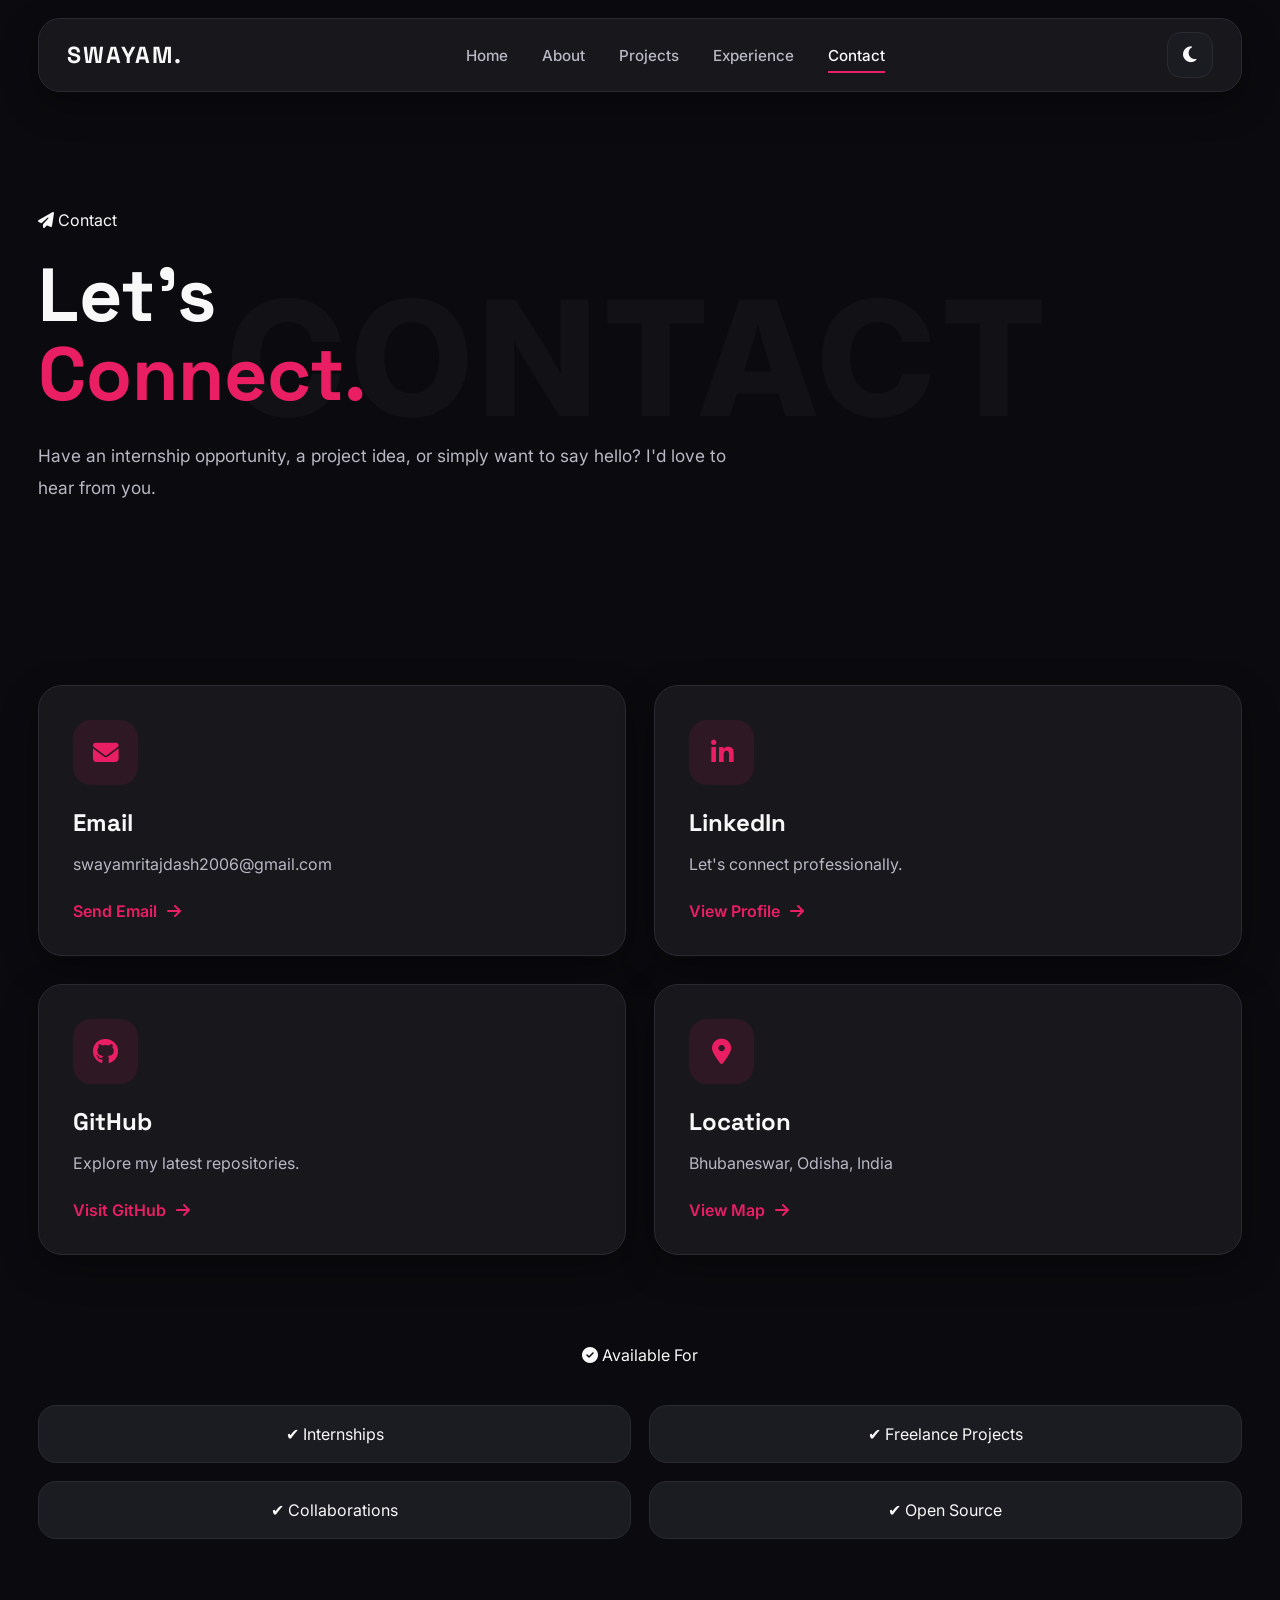
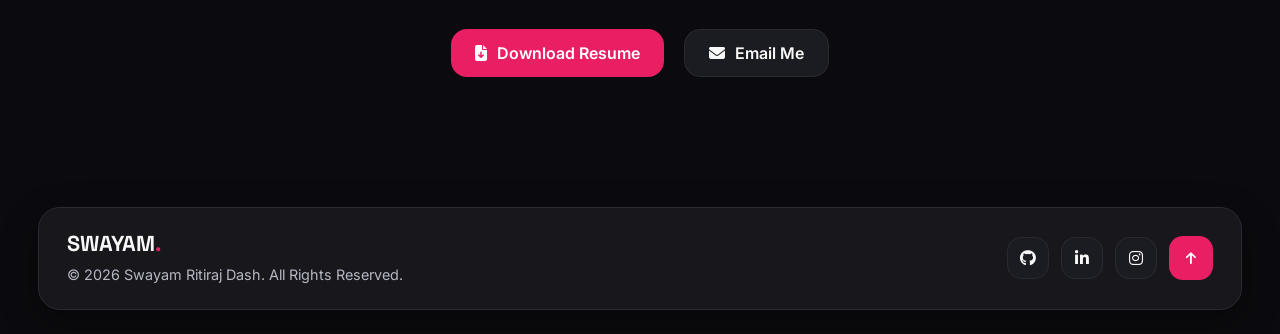
==== pages/contact.html @ 98c7c59b "Initial portfolio release" ====
<!DOCTYPE html>
<html lang="en">

<head>

<meta charset="UTF-8">

<meta name="viewport" content="width=device-width, initial-scale=1.0">

<title>Contact | Swayam</title>

<!-- Google Fonts -->

<link rel="preconnect" href="https://fonts.googleapis.com">

<link rel="preconnect" href="https://fonts.gstatic.com" crossorigin>

<link href="https://fonts.googleapis.com/css2?family=Inter:wght@300;400;500;600;700;800&family=Space+Grotesk:wght@400;500;600;700&display=swap" rel="stylesheet">

<!-- Font Awesome -->

<link rel="stylesheet"
href="https://cdnjs.cloudflare.com/ajax/libs/font-awesome/6.7.2/css/all.min.css">

<!-- CSS -->

<link rel="stylesheet" href="../css/variables.css">
<link rel="stylesheet" href="../css/global.css">
<link rel="stylesheet" href="../css/layout.css">
<link rel="stylesheet" href="../css/navbar.css">
<link rel="stylesheet" href="../css/cards.css">
<link rel="stylesheet" href="../css/footer.css">
<link rel="stylesheet" href="../css/responsive.css">
<link rel="stylesheet" href="../css/animations.css">
<link rel="stylesheet" href="../css/contact.css">

</head>

<body>

<header class="navbar">

<div class="container navbar-container">

<a href="../index.html" class="logo">

SWAYAM.

</a>

<nav>

<ul class="nav-links">

<li><a href="../index.html">Home</a></li>

<li><a href="about.html">About</a></li>

<li><a href="projects.html">Projects</a></li>

<li><a href="experience.html">Experience</a></li>

<li><a class="active" href="contact.html">Contact</a></li>

</ul>

</nav>

<button class="theme-btn">

<i class="fa-solid fa-moon"></i>

</button>

</div>

</header>

<main class="container">

<!-- ==========================================
                HERO
========================================== -->

<section class="contact-hero">

<div class="contact-bg">

CONTACT

</div>

<span class="section-tag">

<i class="fa-solid fa-paper-plane"></i>

Contact

</span>

<h1>

Let's

<br>

<span>Connect.</span>

</h1>

<p>

Have an internship opportunity,

a project idea,

or simply want to say hello?

I'd love to hear from you.

</p>

</section>

<!-- ==========================================
                CONTACT CARDS
========================================== -->

<section class="contact-grid">

    <!-- EMAIL -->

    <a href="mailto:swayamritirajdash2006@gmail.com" class="contact-card">

        <div class="card-icon">

            <i class="fa-solid fa-envelope"></i>

        </div>

        <h3>Email</h3>

        <p>

            swayamritajdash2006@gmail.com

        </p>

        <span>

            Send Email

            <i class="fa-solid fa-arrow-right"></i>

        </span>

    </a>

    <!-- LINKEDIN -->

    <a href="https://www.linkedin.com/in/swayam-ritiraj-dash/"
       target="_blank"
       class="contact-card">

        <div class="card-icon">

            <i class="fa-brands fa-linkedin-in"></i>

        </div>

        <h3>LinkedIn</h3>

        <p>

            Let's connect professionally.

        </p>

        <span>

            View Profile

            <i class="fa-solid fa-arrow-right"></i>

        </span>

    </a>

    <!-- GITHUB -->

    <a href="https://github.com/SwayamRitirajDash"
       target="_blank"
       class="contact-card">

        <div class="card-icon">

            <i class="fa-brands fa-github"></i>

        </div>

        <h3>GitHub</h3>

        <p>

            Explore my latest repositories.

        </p>

        <span>

            Visit GitHub

            <i class="fa-solid fa-arrow-right"></i>

        </span>

    </a>

    <!-- LOCATION -->

    <a href="https://maps.google.com/?q=Bhubaneswar"
       target="_blank"
       class="contact-card">

        <div class="card-icon">

            <i class="fa-solid fa-location-dot"></i>

        </div>

        <h3>Location</h3>

        <p>

            Bhubaneswar, Odisha, India

        </p>

        <span>

            View Map

            <i class="fa-solid fa-arrow-right"></i>

        </span>

    </a>

</section>

<!-- ==========================================
                AVAILABLE
========================================== -->

<section class="available-section">

    <span class="section-tag">

        <i class="fa-solid fa-circle-check"></i>

        Available For

    </span>

    <div class="available-grid">

        <div>✔ Internships</div>

        <div>✔ Freelance Projects</div>

        <div>✔ Collaborations</div>

        <div>✔ Open Source</div>

    </div>

</section>

<!-- ==========================================
            ACTION BUTTONS
========================================== -->

<section class="contact-buttons">

    <a href="../assets/resume/RESUME-SRD.pdf"
       target="_blank"
       class="btn btn-primary">

        <i class="fa-solid fa-file-arrow-down"></i>

        Download Resume

    </a>

    <a href="mailto:swayamritirajdash2006@gmail.com"
       class="btn btn-secondary">

        <i class="fa-solid fa-envelope"></i>

        Email Me

    </a>

</section>


</main>

<!-- ==========================================
                    FOOTER
========================================== -->

<footer class="footer">

    <div class="container">

        <div class="footer-left">

            <h3 class="footer-logo">

                SWAYAM<span>.</span>

            </h3>

            <p class="footer-copy">

                © <span class="current-year"></span> Swayam Ritiraj Dash.
                All Rights Reserved.

            </p>

        </div>

        <div class="footer-right">

            <a href="https://github.com/SwayamRitirajDash"
               target="_blank"
               class="footer-social">

                <i class="fa-brands fa-github"></i>

            </a>

            <a href="https://www.linkedin.com/in/swayam-ritiraj-dash/"
               target="_blank"
               class="footer-social">

                <i class="fa-brands fa-linkedin-in"></i>

            </a>

            <a href="https://www.instagram.com/swayam_ritiraj006/"
               target="_blank"
               class="footer-social">

                <i class="fa-brands fa-instagram"></i>

            </a>

            <button class="back-top">

                <i class="fa-solid fa-arrow-up"></i>

            </button>

        </div>

    </div>

</footer>

<!-- ==========================================
                    JS
========================================== -->

<script src="../js/main.js"></script>
<script src="../js/theme.js"></script>
<script src="../js/animation.js"></script>


</body>

</html>
---- css/variables.css ----
/* ==========================================
            ROOT VARIABLES
========================================== */

:root{

    /* ======================================
                COLORS
    ====================================== */

    --bg:#0B0B0F;

    --surface:#141419;

    --surface-2:#1B1B22;

    --card-bg:#17171C;

    --border:#2A2A33;

    --text:#F8F8F8;

    --text-light:#B8B8C5;

    --primary:#E91E63;

    --primary-hover:#FF3366;

    --success:#22C55E;

    --warning:#F59E0B;



    /* ======================================
                TYPOGRAPHY
    ====================================== */

    --heading-font:"Space Grotesk",sans-serif;

    --body-font:"Inter",sans-serif;



    --fs-xs:.75rem;

    --fs-sm:.875rem;

    --fs-md:1rem;

    --fs-lg:1.15rem;

    --fs-xl:1.5rem;

    --fs-2xl:2.25rem;

    --fs-3xl:3.8rem;



    /* ======================================
                FONT WEIGHT
    ====================================== */

    --fw-400:400;

    --fw-500:500;

    --fw-600:600;

    --fw-700:700;

    --fw-800:800;



    /* ======================================
                SPACING
    ====================================== */

    --space-1:8px;

    --space-2:12px;

    --space-3:16px;

    --space-4:20px;

    --space-5:24px;

    --space-6:32px;

    --space-7:40px;



    /* ======================================
                RADIUS
    ====================================== */

    --radius-sm:12px;

    --radius-md:18px;

    --radius-lg:24px;

    --radius-xl:30px;

    --radius-full:999px;



    /* ======================================
                SHADOWS
    ====================================== */

    --shadow:

    0 12px 35px rgba(0,0,0,.35);

    --glow:

    0 0 35px rgba(233,30,99,.18);



    /* ======================================
                TRANSITION
    ====================================== */

    --transition:.35s ease;

}



/* ==========================================
            LIGHT THEME
========================================== */

body.light-theme{

    --bg:#F5F5F7;

    --surface:#FFFFFF;

    --surface-2:#F8F8FA;

    --card-bg:#FFFFFF;

    --border:#E5E7EB;

    --text:#18181B;

    --text-light:#6B7280;

    --primary:#E91E63;

    --primary-hover:#FF3366;

    --shadow:

    0 10px 28px rgba(0,0,0,.08);

    --glow:

    0 0 30px rgba(233,30,99,.12);

}
---- css/global.css ----
/* ==========================================
                GOOGLE FONT
========================================== */

@import url('https://fonts.googleapis.com/css2?family=Inter:wght@300;400;500;600;700;800&family=Space+Grotesk:wght@400;500;600;700&display=swap');

/* ==========================================
                RESET
========================================== */

*{

    margin:0;

    padding:0;

    box-sizing:border-box;

}

/* ==========================================
                HTML
========================================== */

html{

    scroll-behavior:smooth;

}

/* ==========================================
                BODY
========================================== */

body{

    background:var(--bg);

    color:var(--text);

    font-family:var(--body-font);

    overflow-x:hidden;

    transition:

        background var(--transition),

        color var(--transition);

}

/* ==========================================
                CONTAINER
========================================== */

.container{

    width:min(1380px,94%);

    margin:auto;

}

/* ==========================================
                HEADINGS
========================================== */

h1,
h2,
h3,
h4,
h5,
h6{

    font-family:var(--heading-font);

    color:var(--text);

    font-weight:700;

}

/* ==========================================
                PARAGRAPH
========================================== */

p{

    color:var(--text-light);

    line-height:1.7;

}

/* ==========================================
                LINKS
========================================== */

a{

    text-decoration:none;

    color:inherit;

}

/* ==========================================
                LIST
========================================== */

ul{

    list-style:none;

}

/* ==========================================
                IMAGE
========================================== */

img{

    display:block;

    width:100%;

}

/* ==========================================
                BUTTON
========================================== */

button{

    font-family:inherit;

    cursor:pointer;

    border:none;

    outline:none;

    background:none;

}

/* ==========================================
                INPUT
========================================== */

input,
textarea{

    font-family:inherit;

    outline:none;

    border:none;

}

/* ==========================================
                COMMON BUTTON
========================================== */

.btn{

    display:inline-flex;

    align-items:center;

    justify-content:center;

    gap:10px;

    padding:13px 24px;

    border-radius:16px;

    font-weight:600;

    transition:var(--transition);

}

.btn-primary{

    background:var(--primary);

    color:white;

}

.btn-primary:hover{

    background:var(--primary-hover);

    transform:translateY(-2px);

}

.btn-secondary{

    background:var(--surface-2);

    color:var(--text);

    border:1px solid var(--border);

}

.btn-secondary:hover{

    border-color:var(--primary);

    transform:translateY(-2px);

}

/* ==========================================
                CARD TITLE
========================================== */

.card-title{

    font-size:1.6rem;

    margin-bottom:12px;

}

/* ==========================================
                CARD LABEL
========================================== */

.card-label{

    display:inline-flex;

    align-items:center;

    gap:8px;

    font-size:11px;

    font-weight:700;

    letter-spacing:2px;

    text-transform:uppercase;

    color:var(--primary);

    margin-bottom:16px;

}

/* ==========================================
                SELECTION
========================================== */

::selection{

    background:var(--primary);

    color:white;

}

/* ==========================================
                SCROLLBAR
========================================== */

::-webkit-scrollbar{

    width:8px;

}

::-webkit-scrollbar-track{

    background:var(--bg);

}

::-webkit-scrollbar-thumb{

    background:var(--primary);

    border-radius:999px;

}
---- css/layout.css ----
/* ==========================================
                MAIN
========================================== */

main{

    padding:18px 0 30px;

}

/* ==========================================
                DASHBOARD
========================================== */

.dashboard{

    display:grid;

    grid-template-columns:2.15fr .95fr .95fr;

    grid-template-areas:

    "hero connect resources"

    "hero featured appearance"

    "skills experience project"

    "learning github certificates"

    "contact contact newsletter";

    gap:18px;

}

/* ==========================================
                HERO
========================================== */

.hero{

    grid-area:hero;

    min-height:460px;

}

/* ==========================================
            TOP RIGHT
========================================== */

.connect{

    grid-area:connect;

    min-height:190px;

}

.resources{

    grid-area:resources;

    min-height:190px;

}

.featured{

    grid-area:featured;

    min-height:190px;

}

.appearance{

    grid-area:appearance;

    min-height:190px;

}

/* ==========================================
            MIDDLE ROW
========================================== */

.skills{

    grid-area:skills;

    min-height:250px;

}

.experience{

    grid-area:experience;

    min-height:250px;

}

.project{

    grid-area:project;

    min-height:250px;

}

/* ==========================================
            THIRD ROW
========================================== */

.learning{

    grid-area:learning;

    min-height:185px;

}

.github{

    grid-area:github;

    min-height:185px;

}

.certificates{

    grid-area:certificates;

    min-height:185px;

}

/* ==========================================
            LAST ROW
========================================== */

.contact{

    grid-area:contact;

    min-height:170px;

}

.newsletter{

    grid-area:newsletter;

    min-height:170px;

}

/* ==========================================
            COMMON CARD
========================================== */

.card{

    position:relative;

    overflow:hidden;

    display:flex;

    flex-direction:column;

    justify-content:flex-start;

    background:var(--card-bg);

    border:1px solid var(--border);

    border-radius:22px;

    padding:22px;

    box-shadow:var(--shadow);

    transition:all var(--transition);

}

/* ==========================================
            CARD HOVER
========================================== */

.card:hover{

    transform:translateY(-5px);

    border-color:rgba(233,30,99,.35);

    box-shadow:

    var(--shadow),

    var(--glow);

}

/* ==========================================
        CARD DECORATION
========================================== */

.card::before{

    content:"";

    position:absolute;

    inset:0;

    background:

    radial-gradient(

    circle at top right,

    rgba(233,30,99,.05),

    transparent 45%

    );

    pointer-events:none;

}

/* ==========================================
            CONTENT
========================================== */

.card>*{

    position:relative;

    z-index:2;

}
---- css/navbar.css ----
/* ==========================================
                NAVBAR
========================================== */

.navbar{

    position:sticky;

    top:18px;

    z-index:1000;

    margin-top:18px;

}

/* ==========================================
            NAVBAR CONTAINER
========================================== */

.navbar-container{

    height:74px;

    display:flex;

    align-items:center;

    justify-content:space-between;

    padding:0 28px;

    background:var(--card-bg);

    border:1px solid var(--border);

    border-radius:22px;

    box-shadow:var(--shadow);

    transition:all var(--transition);

}

/* ==========================================
                LOGO
========================================== */

.logo{

    font-family:var(--heading-font);

    font-size:1.45rem;

    font-weight:800;

    letter-spacing:2px;

    color:var(--text);

    transition:var(--transition);

}

.logo:hover{

    color:var(--primary);

}

/* ==========================================
            NAVIGATION
========================================== */

.nav-links{

    display:flex;

    align-items:center;

    gap:34px;

}

.nav-links li{

    list-style:none;

}

.nav-links a{

    position:relative;

    color:var(--text-light);

    font-size:.95rem;

    font-weight:500;

    transition:var(--transition);

}

.nav-links a:hover{

    color:var(--text);

}

/* ==========================================
            UNDERLINE
========================================== */

.nav-links a::after{

    content:"";

    position:absolute;

    left:0;

    bottom:-8px;

    width:0;

    height:2px;

    background:var(--primary);

    transition:.3s;

}

.nav-links a:hover::after,

.nav-links a.active::after{

    width:100%;

}

/* ==========================================
            RIGHT SIDE
========================================== */

.nav-right{

    display:flex;

    align-items:center;

    gap:12px;

}

/* ==========================================
            THEME BUTTON
========================================== */

.theme-btn{

    width:46px;

    height:46px;

    display:flex;

    justify-content:center;

    align-items:center;

    background:var(--surface-2);

    color:var(--text);

    border:1px solid var(--border);

    border-radius:14px;

    transition:all var(--transition);

}

.theme-btn:hover{

    background:var(--primary);

    color:#fff;

    border-color:var(--primary);

    transform:translateY(-2px);

}

.theme-btn i{

    font-size:18px;

}

/* ==========================================
            MENU BUTTON
========================================== */

.menu-btn{

    display:none;

    width:46px;

    height:46px;

    justify-content:center;

    align-items:center;

    background:var(--surface-2);

    color:var(--text);

    border:1px solid var(--border);

    border-radius:14px;

    transition:all var(--transition);

}

.menu-btn:hover{

    background:var(--primary);

    color:#fff;

}

/* ==========================================
            ACTIVE LINK
========================================== */

.nav-links a.active{

    color:var(--text);

}
---- css/cards.css ----
/* ==========================================
                COMMON CARD
========================================== */

.card{

    position:relative;

    overflow:hidden;

    display:flex;

    flex-direction:column;

    background:var(--card-bg);

    border:1px solid var(--border);

    border-radius:22px;

    padding:22px;

    transition:all var(--transition);

}

/* ==========================================
                HOVER
========================================== */

.card:hover{

    transform:translateY(-5px);

    border-color:rgba(233,30,99,.35);

}

/* ==========================================
                LABEL
========================================== */

.card-label{

    display:flex;

    align-items:center;

    gap:8px;

    font-size:11px;

    font-weight:700;

    letter-spacing:2px;

    text-transform:uppercase;

    color:var(--primary);

    margin-bottom:14px;

}

/* ==========================================
                TITLES
========================================== */

.card:not(.hero):not(.connect) h3{

    font-size:1.45rem;

    color:var(--text);

    margin-bottom:12px;

}

/* ==========================================
                PARAGRAPH
========================================== */

.card:not(.hero):not(.connect) p{

    font-size:.92rem;

    line-height:1.65;

    color:var(--text-light);

}

/* ==========================================
            SOCIAL GRID
========================================== */

.social-grid{

    display:grid;

    grid-template-columns:repeat(2,1fr);

    gap:12px;

    margin-top:16px;

}

.social-item{

    display:flex;

    flex-direction:column;

    justify-content:center;

    align-items:center;

    gap:8px;

    height:82px;

    background:var(--surface-2);

    border:1px solid var(--border);

    border-radius:16px;

    transition:all var(--transition);

}

.social-item:hover{

    border-color:var(--primary);

}

.social-item i{

    font-size:22px;

    color:var(--primary);

}

.social-item span{

    font-size:13px;

    color:var(--text);

}

/* ==========================================
            RESOURCE BUTTON
========================================== */

.resource-link{

    display:flex;

    justify-content:space-between;

    align-items:center;

    background:var(--surface-2);

    border:1px solid var(--border);

    padding:14px 16px;

    border-radius:14px;

    margin-top:12px;

    transition:all var(--transition);

}

.resource-link:hover{

    border-color:var(--primary);

}

/* ==========================================
            PROJECT IMAGE
========================================== */

.project-image{

    width:100%;

    height:170px;

    overflow:hidden;

    border-radius:16px;

    margin:16px 0;

}

.project-image img{

    width:100%;

    height:100%;

    object-fit:cover;

}

/* ==========================================
            TECH STACK
========================================== */

.tech-stack{

    display:flex;

    flex-wrap:wrap;

    gap:10px;

    margin:18px 0;

}

.tech-stack span{

    background:var(--surface-2);

    border:1px solid var(--border);

    color:var(--text);

    padding:7px 14px;

    border-radius:999px;

    font-size:.8rem;

}

/* ==========================================
            SKILLS
========================================== */

.skills-grid{

    display:grid;

    grid-template-columns:repeat(2,1fr);

    gap:12px;

    margin-top:18px;

}

.skill{

    display:flex;

    align-items:center;

    gap:12px;

    padding:14px;

    background:var(--surface-2);

    border:1px solid var(--border);

    border-radius:14px;

}

.skill i{

    color:var(--primary);

    font-size:20px;

}

/* ==========================================
            TIMELINE
========================================== */

.timeline{

    display:flex;

    flex-direction:column;

    gap:18px;

    margin-top:16px;

}

.timeline-item{

    padding-left:16px;

    border-left:2px solid var(--primary);

}

.timeline-item h4{

    font-size:1rem;

    margin-bottom:4px;

    color:var(--text);

}

.timeline-item span{

    display:block;

    font-size:.82rem;

    color:var(--text-light);

    margin-bottom:8px;

}

/* ==========================================
            GITHUB STATS
========================================== */

.github-stats{

    display:grid;

    grid-template-columns:repeat(2,1fr);

    gap:12px;

    margin:18px 0;

}

.stat{

    background:var(--surface-2);

    border:1px solid var(--border);

    border-radius:16px;

    padding:18px;

    text-align:center;

}

.stat h2{

    color:var(--primary);

    margin-bottom:4px;

}

.stat p{

    margin:0;

}

/* ==========================================
            CERTIFICATES
========================================== */

.certificate{

    display:flex;

    align-items:center;

    gap:14px;

    padding:14px;

    margin-bottom:12px;

    background:var(--surface-2);

    border:1px solid var(--border);

    border-radius:14px;

}

.certificate i{

    color:var(--primary);

    font-size:22px;

}

/* ==========================================
            CONTACT
========================================== */

.contact-box{

    display:flex;

    justify-content:space-between;

    align-items:flex-end;

    gap:32px;

    margin-top:18px;

}

.contact-buttons{

    display:flex;

    gap:12px;

    flex-wrap:wrap;

}

/* ==========================================
            NEWSLETTER FORM
========================================== */

.newsletter-form{

    display:flex;

    align-items:center;

    gap:10px;

    margin-top:18px;

}

.newsletter-form input{

    flex:1;

    min-width:0;

    height:48px;

    padding:0 16px;

    background:var(--surface-2);

    color:var(--text);

    border:1px solid var(--border);

    border-radius:14px;

    font-size:.75rem;

}

.newsletter-form button{

    flex-shrink:0;

    height:48px;

    padding:0 22px;

    border-radius:14px;

    white-space:nowrap;

}


/* ==========================================
            NEWSLETTER BUTTON FIX
========================================== */

.newsletter-form .btn-primary{

    background:var(--primary);

    color:#fff;

    border:none;

    height:48px;

    padding:0 22px;

    border-radius:14px;

    display:flex;

    align-items:center;

    justify-content:center;

    gap:8px;

    white-space:nowrap;

    flex-shrink:0;

}

.newsletter-form .btn-primary:hover{

    background:var(--primary-hover);

}


/* ==========================================
            EDUCATION CARD
========================================== */

.education-timeline{

    display:flex;

    flex-direction:column;

    gap:10px;

    margin-top:14px;

}

.edu-item{

    padding-left:16px;

    border-left:2px solid var(--primary);

}

.edu-year{

    display:block;

    font-size:.8rem;

    color:var(--primary);

    font-weight:700;

    margin-bottom:4px;

}

.edu-item h4{

    font-size:1rem;

    color:var(--text);

    margin-bottom:2px;

}

.edu-item p{

    font-size:.88rem;

    color:var(--text-light);

    margin:0;

}

.edu-line{

    width:2px;

    height:10px;

    margin-left:7px;

    background:var(--border);

}

.future h4{

    color:var(--primary);

}




/* ==========================================
            QUOTE CARD
========================================== */

.quote-card{

    position:relative;

    display:flex;

    justify-content:center;

}

.quote-refresh{

    position:absolute;

    top:18px;

    right:18px;

    width:38px;

    height:38px;

    border:none;

    border-radius:12px;

    background:var(--surface-2);

    color:var(--primary);

    cursor:pointer;

    transition:.3s;

}

.quote-refresh:hover{

    background:var(--primary);

    color:#fff;

    transform:rotate(180deg);

}

.quote-card blockquote{

    margin-top:18px;

    font-size:1rem;

    font-weight:600;

    line-height:1.7;

    color:var(--text);

    font-style:italic;

}

.quote-card span{

    margin-top:16px;

    color:var(--text-light);

    font-size:.9rem;

}

.experience .timeline-item p{

    line-height: 1.8;

    margin-top: 10px;

    color: var(--text-light);

}

.experience .hero-buttons{

    margin-top: 20px;

}

.project .hero-buttons:last-child{

    justify-content:left;

    margin-top:18px;

}
---- css/footer.css ----
/* ==========================================
                FOOTER
========================================== */

.footer{

    padding:0 0 24px;

}

/* ==========================================
            FOOTER CONTAINER
========================================== */

.footer .container{

    display:flex;

    justify-content:space-between;

    align-items:center;

    gap:24px;

    background:var(--card-bg);

    border:1px solid var(--border);

    border-radius:22px;

    padding:22px 28px;

    box-shadow:var(--shadow);

    transition:all var(--transition);

}

/* ==========================================
            LEFT
========================================== */

.footer-left{

    display:flex;

    flex-direction:column;

    gap:6px;

}

.footer-logo{

    font-family:var(--heading-font);

    font-size:1.35rem;

    font-weight:800;

    color:var(--text);

}

.footer-logo span{

    color:var(--primary);

}

.footer-copy{

    font-size:.9rem;

    color:var(--text-light);

}

/* ==========================================
            CENTER
========================================== */

.footer-center{

    display:flex;

    align-items:center;

    gap:28px;

}

.footer-center a{

    font-size:.95rem;

    color:var(--text-light);

    transition:var(--transition);

}

.footer-center a:hover{

    color:var(--primary);

}

/* ==========================================
            RIGHT
========================================== */

.footer-right{

    display:flex;

    align-items:center;

    gap:12px;

}

.footer-social{

    width:42px;

    height:42px;

    display:flex;

    align-items:center;

    justify-content:center;

    background:var(--surface-2);

    border:1px solid var(--border);

    border-radius:14px;

    color:var(--text);

    transition:all var(--transition);

}

.footer-social:hover{

    background:var(--primary);

    color:#fff;

    border-color:var(--primary);

    transform:translateY(-3px);

}

/* ==========================================
            BACK TO TOP
========================================== */

.back-top{

    width:44px;

    height:44px;

    display:flex;

    align-items:center;

    justify-content:center;

    background:var(--primary);

    color:#fff;

    border-radius:14px;

    transition:all var(--transition);

}

.back-top:hover{

    background:var(--primary-hover);

    transform:translateY(-3px);

}
---- css/responsive.css ----
/* ==========================================
            1200px
========================================== */

@media (max-width:1200px){

    .dashboard{

        grid-template-columns:1.8fr .9fr .9fr;

    }

    .hero h1{

        font-size:3.3rem;

    }

}

/* ==========================================
            992px
========================================== */

@media (max-width:992px){

    .dashboard{

        grid-template-columns:1fr;

        grid-template-areas:

        "hero"
        "connect"
        "resources"
        "featured"
        "appearance"
        "skills"
        "experience"
        "project"
        "learning"
        "github"
        "certificates"
        "contact"
        "newsletter";

    }

    .hero{

        min-height:auto;

    }

    .contact-box{

        flex-direction:column;

        align-items:flex-start;

    }

    .newsletter-form{

        flex-direction:column;

    }

    .newsletter-form button{

        width:100%;

        height:48px;

    }

    .nav-links{

        display:none;

    }

}

/* ==========================================
            768px
========================================== */

@media (max-width:768px){

    .container{

        width:95%;

    }

    .navbar-container{

        padding:0 20px;

    }

    .hero{

        padding:10px 0;

    }

    .hero h1{

        font-size:2.8rem;

    }

    .hero-buttons{

        flex-direction:column;

    }

    .hero-buttons .btn{

        width:100%;

    }

    .skills-grid{

        grid-template-columns:1fr;

    }

    .github-stats{

        grid-template-columns:1fr;

    }

}

/* ==========================================
            576px
========================================== */

@media (max-width:576px){

    .card{

        padding:18px;

    }

    .hero-avatar{

        width:60px;

        height:60px;

    }

    .hero-profile{

        flex-direction:column;

        align-items:flex-start;

    }

    .hero h1{

        font-size:2.3rem;

    }

    .social-grid{

        grid-template-columns:repeat(2,1fr);

    }

    .footer .container{

        flex-direction:column;

        text-align:center;

    }

    .footer-center{

        flex-wrap:wrap;

        justify-content:center;

    }

    .footer-right{

        justify-content:center;

    }

}
---- css/contact.css ----
/* ==========================================
                HERO
========================================== */

.contact-hero{

    position:relative;

    min-height:55vh;

    display:flex;

    flex-direction:column;

    justify-content:center;

    gap:26px;

    overflow:hidden;

}

.contact-bg{

    position:absolute;

    top:50%;

    left:50%;

    transform:translate(-50%,-50%);

    font-size:10rem;

    font-weight:800;

    color:rgba(255,255,255,.03);

    letter-spacing:8px;

    pointer-events:none;

    user-select:none;

    white-space:nowrap;

}

.contact-hero h1{

    font-size:4.7rem;

    line-height:1.05;

    z-index:2;

}

.contact-hero h1 span{

    color:var(--primary);

}

.contact-hero p{

    max-width:700px;

    color:var(--text-light);

    font-size:1.08rem;

    line-height:1.9;

}

/* ==========================================
            CONTACT GRID
========================================== */

.contact-grid{

    display:grid;

    grid-template-columns:repeat(2,1fr);

    gap:28px;

    margin:80px 0;

}

.contact-card{

    background:var(--card-bg);

    border:1px solid var(--border);

    border-radius:24px;

    padding:34px;

    text-decoration:none;

    color:var(--text);

    transition:.35s ease;

    box-shadow:var(--shadow);

}

.contact-card:hover{

    transform:translateY(-8px);

    border-color:rgba(233,30,99,.35);

}

.card-icon{

    width:65px;

    height:65px;

    border-radius:18px;

    background:rgba(233,30,99,.10);

    display:flex;

    justify-content:center;

    align-items:center;

    margin-bottom:22px;

}

.card-icon i{

    font-size:1.6rem;

    color:var(--primary);

}

.contact-card h3{

    font-size:1.5rem;

    margin-bottom:12px;

}

.contact-card p{

    color:var(--text-light);

    line-height:1.8;

    margin-bottom:22px;

}

.contact-card span{

    display:flex;

    align-items:center;

    gap:10px;

    color:var(--primary);

    font-weight:600;

}

/* ==========================================
            AVAILABLE
========================================== */

.available-section{

    text-align:center;

    margin:90px 0;

}

.available-grid{

    display:grid;

    grid-template-columns:repeat(2,1fr);

    gap:18px;

    margin-top:40px;

}

.available-grid div{

    padding:18px;

    background:var(--surface-2);

    border:1px solid var(--border);

    border-radius:18px;

    transition:.3s;

}

.available-grid div:hover{

    transform:translateY(-5px);

    border-color:rgba(233,30,99,.35);

}

.contact-buttons{

    display:flex;

    justify-content:center;

    gap:20px;

    margin-bottom:100px;

    flex-wrap:wrap;

}
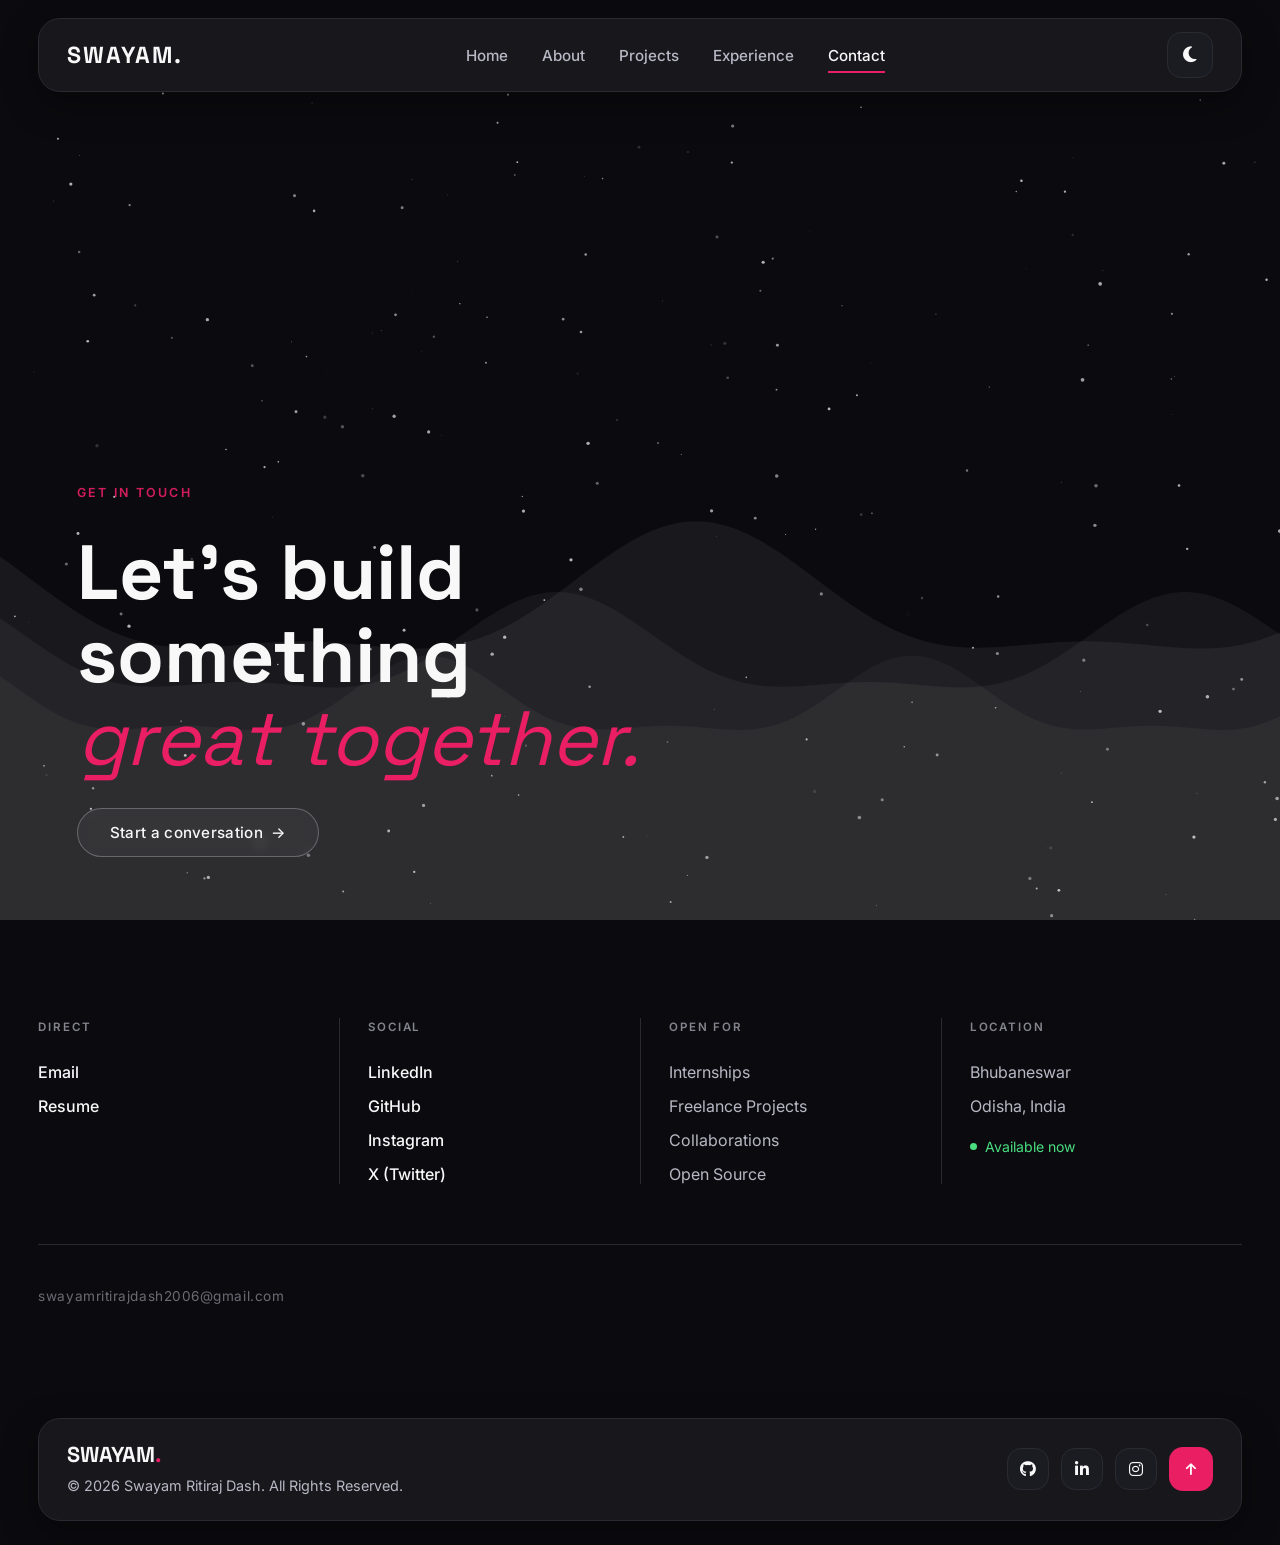
==== commit c2a82c36: "update upodated" ====
--- a/pages/contact.html
+++ b/pages/contact.html
@@ -3,381 +3,288 @@
 
 <head>
 
-<meta charset="UTF-8">
-
-<meta name="viewport" content="width=device-width, initial-scale=1.0">
-
-<title>Contact | Swayam</title>
-
-<!-- Google Fonts -->
-
-<link rel="preconnect" href="https://fonts.googleapis.com">
-
-<link rel="preconnect" href="https://fonts.gstatic.com" crossorigin>
-
-<link href="https://fonts.googleapis.com/css2?family=Inter:wght@300;400;500;600;700;800&family=Space+Grotesk:wght@400;500;600;700&display=swap" rel="stylesheet">
-
-<!-- Font Awesome -->
-
-<link rel="stylesheet"
-href="https://cdnjs.cloudflare.com/ajax/libs/font-awesome/6.7.2/css/all.min.css">
-
-<!-- CSS -->
-
-<link rel="stylesheet" href="../css/variables.css">
-<link rel="stylesheet" href="../css/global.css">
-<link rel="stylesheet" href="../css/layout.css">
-<link rel="stylesheet" href="../css/navbar.css">
-<link rel="stylesheet" href="../css/cards.css">
-<link rel="stylesheet" href="../css/footer.css">
-<link rel="stylesheet" href="../css/responsive.css">
-<link rel="stylesheet" href="../css/animations.css">
-<link rel="stylesheet" href="../css/contact.css">
+    <meta charset="UTF-8">
+    <meta name="viewport" content="width=device-width, initial-scale=1.0">
+    <title>Contact | Swayam</title>
+
+    <!-- Google Fonts -->
+    <link rel="preconnect" href="https://fonts.googleapis.com">
+    <link rel="preconnect" href="https://fonts.gstatic.com" crossorigin>
+    <link href="https://fonts.googleapis.com/css2?family=Inter:wght@300;400;500;600;700;800&family=Space+Grotesk:wght@400;500;600;700&display=swap" rel="stylesheet">
+
+    <!-- Font Awesome -->
+    <link rel="stylesheet" href="https://cdnjs.cloudflare.com/ajax/libs/font-awesome/6.7.2/css/all.min.css">
+
+    <!-- CSS -->
+    <link rel="stylesheet" href="../css/variables.css">
+    <link rel="stylesheet" href="../css/global.css">
+    <link rel="stylesheet" href="../css/layout.css">
+    <link rel="stylesheet" href="../css/navbar.css">
+    <link rel="stylesheet" href="../css/footer.css">
+    <link rel="stylesheet" href="../css/animations.css">
+    <link rel="stylesheet" href="../css/contact.css">
 
 </head>
 
 <body>
 
-<header class="navbar">
-
-<div class="container navbar-container">
-
-<a href="../index.html" class="logo">
-
-SWAYAM.
-
-</a>
-
-<nav>
-
-<ul class="nav-links">
-
-<li><a href="../index.html">Home</a></li>
-
-<li><a href="about.html">About</a></li>
-
-<li><a href="projects.html">Projects</a></li>
-
-<li><a href="experience.html">Experience</a></li>
-
-<li><a class="active" href="contact.html">Contact</a></li>
-
-</ul>
-
-</nav>
-
-<button class="theme-btn">
-
-<i class="fa-solid fa-moon"></i>
-
-</button>
-
-</div>
-
-</header>
-
-<main class="container">
-
-<!-- ==========================================
-                HERO
-========================================== -->
-
-<section class="contact-hero">
-
-<div class="contact-bg">
-
-CONTACT
-
-</div>
-
-<span class="section-tag">
-
-<i class="fa-solid fa-paper-plane"></i>
-
-Contact
-
-</span>
-
-<h1>
-
-Let's
-
-<br>
-
-<span>Connect.</span>
-
-</h1>
-
-<p>
-
-Have an internship opportunity,
-
-a project idea,
-
-or simply want to say hello?
-
-I'd love to hear from you.
-
-</p>
-
-</section>
-
-<!-- ==========================================
-                CONTACT CARDS
-========================================== -->
-
-<section class="contact-grid">
-
-    <!-- EMAIL -->
-
-    <a href="mailto:swayamritirajdash2006@gmail.com" class="contact-card">
-
-        <div class="card-icon">
-
-            <i class="fa-solid fa-envelope"></i>
+    <!-- ================= NAVBAR ================= -->
+
+    <header class="navbar">
+        <div class="container navbar-container">
+
+            <a href="../index.html" class="logo">SWAYAM.</a>
+
+            <nav>
+                <ul class="nav-links">
+                    <li><a href="../index.html">Home</a></li>
+                    <li><a href="about.html">About</a></li>
+                    <li><a href="projects.html">Projects</a></li>
+                    <li><a href="experience.html">Experience</a></li>
+                    <li><a class="active" href="contact.html">Contact</a></li>
+                </ul>
+            </nav>
+
+            <button class="theme-btn">
+                <i class="fa-solid fa-moon"></i>
+            </button>
 
         </div>
-
-        <h3>Email</h3>
-
-        <p>
-
-            swayamritajdash2006@gmail.com
-
+    </header>
+
+    <!-- ================= PARTICLE HERO ================= -->
+
+    <section class="c-hero">
+
+        <!-- Canvas particle animation -->
+        <canvas id="particleCanvas"></canvas>
+
+        <!-- Hero text overlaid on canvas -->
+        <div class="c-hero-content">
+
+            <p class="c-eyebrow">Get in touch</p>
+
+            <h1 class="c-headline">
+                Let's build<br>
+                something<br>
+                <em>great together.</em>
+            </h1>
+
+            <a href="mailto:swayamritirajdash2006@gmail.com" class="c-cta">
+                Start a conversation &nbsp;→
+            </a>
+
+        </div>
+
+    </section>
+
+    <!-- ================= CONTACT LINKS ================= -->
+
+    <main class="container">
+
+        <section class="c-links-section">
+
+            <!-- Col 1 -->
+            <div class="c-col">
+                <p class="c-col-label">Direct</p>
+                <ul>
+                    <li>
+                        <a href="mailto:swayamritirajdash2006@gmail.com">
+                            Email
+                            <i class="fa-solid fa-arrow-up-right"></i>
+                        </a>
+                    </li>
+                    <li>
+                        <a href="../assets/resume/RESUME-SRD.pdf" target="_blank">
+                            Resume
+                            <i class="fa-solid fa-arrow-up-right"></i>
+                        </a>
+                    </li>
+                </ul>
+            </div>
+
+            <!-- Col 2 -->
+            <div class="c-col">
+                <p class="c-col-label">Social</p>
+                <ul>
+                    <li>
+                        <a href="https://www.linkedin.com/in/swayam-ritiraj-dash/" target="_blank">
+                            LinkedIn
+                            <i class="fa-solid fa-arrow-up-right"></i>
+                        </a>
+                    </li>
+                    <li>
+                        <a href="https://github.com/SwayamRitirajDash" target="_blank">
+                            GitHub
+                            <i class="fa-solid fa-arrow-up-right"></i>
+                        </a>
+                    </li>
+                    <li>
+                        <a href="https://www.instagram.com/swayam_ritiraj006/" target="_blank">
+                            Instagram
+                            <i class="fa-solid fa-arrow-up-right"></i>
+                        </a>
+                    </li>
+                    <li>
+                        <a href="https://x.com/RitirajSwayam" target="_blank">
+                            X (Twitter)
+                            <i class="fa-solid fa-arrow-up-right"></i>
+                        </a>
+                    </li>
+                </ul>
+            </div>
+
+            <!-- Col 3 -->
+            <div class="c-col">
+                <p class="c-col-label">Open For</p>
+                <ul class="c-open-list">
+                    <li>Internships</li>
+                    <li>Freelance Projects</li>
+                    <li>Collaborations</li>
+                    <li>Open Source</li>
+                </ul>
+            </div>
+
+            <!-- Col 4 -->
+            <div class="c-col">
+                <p class="c-col-label">Location</p>
+                <ul class="c-open-list">
+                    <li>Bhubaneswar</li>
+                    <li>Odisha, India</li>
+                    <li class="c-available">
+                        <span class="c-dot"></span>
+                        Available now
+                    </li>
+                </ul>
+            </div>
+
+        </section>
+
+        <!-- Divider line -->
+        <hr class="c-divider">
+
+        <!-- Bottom tagline -->
+        <p class="c-bottom-tag">
+            swayamritirajdash2006@gmail.com
         </p>
 
-        <span>
-
-            Send Email
-
-            <i class="fa-solid fa-arrow-right"></i>
-
-        </span>
-
-    </a>
-
-    <!-- LINKEDIN -->
-
-    <a href="https://www.linkedin.com/in/swayam-ritiraj-dash/"
-       target="_blank"
-       class="contact-card">
-
-        <div class="card-icon">
-
-            <i class="fa-brands fa-linkedin-in"></i>
+    </main>
+
+    <!-- ================= FOOTER ================= -->
+
+    <footer class="footer">
+        <div class="container">
+
+            <div class="footer-left">
+                <h3 class="footer-logo">SWAYAM<span>.</span></h3>
+                <p class="footer-copy">
+                    © <span class="current-year"></span> Swayam Ritiraj Dash.
+                    All Rights Reserved.
+                </p>
+            </div>
+
+            <div class="footer-right">
+                <a href="https://github.com/SwayamRitirajDash" target="_blank" class="footer-social">
+                    <i class="fa-brands fa-github"></i>
+                </a>
+                <a href="https://www.linkedin.com/in/swayam-ritiraj-dash/" target="_blank" class="footer-social">
+                    <i class="fa-brands fa-linkedin-in"></i>
+                </a>
+                <a href="https://www.instagram.com/swayam_ritiraj006/" target="_blank" class="footer-social">
+                    <i class="fa-brands fa-instagram"></i>
+                </a>
+                <button class="back-top">
+                    <i class="fa-solid fa-arrow-up"></i>
+                </button>
+            </div>
 
         </div>
-
-        <h3>LinkedIn</h3>
-
-        <p>
-
-            Let's connect professionally.
-
-        </p>
-
-        <span>
-
-            View Profile
-
-            <i class="fa-solid fa-arrow-right"></i>
-
-        </span>
-
-    </a>
-
-    <!-- GITHUB -->
-
-    <a href="https://github.com/SwayamRitirajDash"
-       target="_blank"
-       class="contact-card">
-
-        <div class="card-icon">
-
-            <i class="fa-brands fa-github"></i>
-
-        </div>
-
-        <h3>GitHub</h3>
-
-        <p>
-
-            Explore my latest repositories.
-
-        </p>
-
-        <span>
-
-            Visit GitHub
-
-            <i class="fa-solid fa-arrow-right"></i>
-
-        </span>
-
-    </a>
-
-    <!-- LOCATION -->
-
-    <a href="https://maps.google.com/?q=Bhubaneswar"
-       target="_blank"
-       class="contact-card">
-
-        <div class="card-icon">
-
-            <i class="fa-solid fa-location-dot"></i>
-
-        </div>
-
-        <h3>Location</h3>
-
-        <p>
-
-            Bhubaneswar, Odisha, India
-
-        </p>
-
-        <span>
-
-            View Map
-
-            <i class="fa-solid fa-arrow-right"></i>
-
-        </span>
-
-    </a>
-
-</section>
-
-<!-- ==========================================
-                AVAILABLE
-========================================== -->
-
-<section class="available-section">
-
-    <span class="section-tag">
-
-        <i class="fa-solid fa-circle-check"></i>
-
-        Available For
-
-    </span>
-
-    <div class="available-grid">
-
-        <div>✔ Internships</div>
-
-        <div>✔ Freelance Projects</div>
-
-        <div>✔ Collaborations</div>
-
-        <div>✔ Open Source</div>
-
-    </div>
-
-</section>
-
-<!-- ==========================================
-            ACTION BUTTONS
-========================================== -->
-
-<section class="contact-buttons">
-
-    <a href="../assets/resume/RESUME-SRD.pdf"
-       target="_blank"
-       class="btn btn-primary">
-
-        <i class="fa-solid fa-file-arrow-down"></i>
-
-        Download Resume
-
-    </a>
-
-    <a href="mailto:swayamritirajdash2006@gmail.com"
-       class="btn btn-secondary">
-
-        <i class="fa-solid fa-envelope"></i>
-
-        Email Me
-
-    </a>
-
-</section>
-
-
-</main>
-
-<!-- ==========================================
-                    FOOTER
-========================================== -->
-
-<footer class="footer">
-
-    <div class="container">
-
-        <div class="footer-left">
-
-            <h3 class="footer-logo">
-
-                SWAYAM<span>.</span>
-
-            </h3>
-
-            <p class="footer-copy">
-
-                © <span class="current-year"></span> Swayam Ritiraj Dash.
-                All Rights Reserved.
-
-            </p>
-
-        </div>
-
-        <div class="footer-right">
-
-            <a href="https://github.com/SwayamRitirajDash"
-               target="_blank"
-               class="footer-social">
-
-                <i class="fa-brands fa-github"></i>
-
-            </a>
-
-            <a href="https://www.linkedin.com/in/swayam-ritiraj-dash/"
-               target="_blank"
-               class="footer-social">
-
-                <i class="fa-brands fa-linkedin-in"></i>
-
-            </a>
-
-            <a href="https://www.instagram.com/swayam_ritiraj006/"
-               target="_blank"
-               class="footer-social">
-
-                <i class="fa-brands fa-instagram"></i>
-
-            </a>
-
-            <button class="back-top">
-
-                <i class="fa-solid fa-arrow-up"></i>
-
-            </button>
-
-        </div>
-
-    </div>
-
-</footer>
-
-<!-- ==========================================
-                    JS
-========================================== -->
-
-<script src="../js/main.js"></script>
-<script src="../js/theme.js"></script>
-<script src="../js/animation.js"></script>
-
+    </footer>
+
+    <!-- ================= JS ================= -->
+    <script src="../js/main.js"></script>
+    <script src="../js/theme.js"></script>
+
+    <!-- Particle canvas script -->
+    <script>
+        const canvas  = document.getElementById('particleCanvas');
+        const ctx     = canvas.getContext('2d');
+        let particles = [];
+        let W, H;
+
+        function resize() {
+            W = canvas.width  = canvas.offsetWidth;
+            H = canvas.height = canvas.offsetHeight;
+        }
+
+        class Particle {
+            constructor() { this.reset(); }
+            reset() {
+                this.x    = Math.random() * W;
+                this.y    = Math.random() * H;
+                this.r    = Math.random() * 1.6 + 0.3;
+                this.vx   = (Math.random() - 0.5) * 0.35;
+                this.vy   = (Math.random() - 0.5) * 0.35;
+                this.life = Math.random();
+                this.maxLife = Math.random() * 0.5 + 0.5;
+            }
+            update() {
+                this.x    += this.vx;
+                this.y    += this.vy;
+                this.life += 0.003;
+                if (this.life > this.maxLife || this.x < 0 || this.x > W || this.y < 0 || this.y > H) {
+                    this.reset();
+                }
+            }
+            draw() {
+                const alpha = Math.sin((this.life / this.maxLife) * Math.PI) * 0.7;
+                ctx.beginPath();
+                ctx.arc(this.x, this.y, this.r, 0, Math.PI * 2);
+                ctx.fillStyle = `rgba(255,255,255,${alpha})`;
+                ctx.fill();
+            }
+        }
+
+        // flowing wave lines (the landscape from the reference)
+        function drawWaves() {
+            const waves = [
+                { amp: 60, freq: 0.008, yBase: H * 0.62, alpha: 0.06 },
+                { amp: 45, freq: 0.010, yBase: H * 0.68, alpha: 0.05 },
+                { amp: 35, freq: 0.013, yBase: H * 0.74, alpha: 0.04 },
+            ];
+            const t = Date.now() * 0.0005;
+
+            waves.forEach(w => {
+                ctx.beginPath();
+                for (let x = 0; x <= W; x += 2) {
+                    const y = w.yBase + Math.sin(x * w.freq + t) * w.amp
+                                      + Math.sin(x * w.freq * 2 - t * 1.3) * (w.amp * 0.4);
+                    x === 0 ? ctx.moveTo(x, y) : ctx.lineTo(x, y);
+                }
+                ctx.lineTo(W, H);
+                ctx.lineTo(0, H);
+                ctx.closePath();
+                ctx.fillStyle = `rgba(255,255,255,${w.alpha})`;
+                ctx.fill();
+            });
+        }
+
+        function init() {
+            resize();
+            particles = Array.from({ length: 220 }, () => new Particle());
+        }
+
+        function animate() {
+            ctx.clearRect(0, 0, W, H);
+            drawWaves();
+            particles.forEach(p => { p.update(); p.draw(); });
+            requestAnimationFrame(animate);
+        }
+
+        window.addEventListener('resize', () => { resize(); });
+        init();
+        animate();
+    </script>
 
 </body>
-
 </html>
--- a/css/contact.css
+++ b/css/contact.css
@@ -1,239 +1,237 @@
-/* ==========================================
-                HERO
-========================================== */
-
-.contact-hero{
-
-    position:relative;
-
-    min-height:55vh;
-
-    display:flex;
-
-    flex-direction:column;
-
-    justify-content:center;
-
-    gap:26px;
-
-    overflow:hidden;
-
-}
-
-.contact-bg{
-
-    position:absolute;
-
-    top:50%;
-
-    left:50%;
-
-    transform:translate(-50%,-50%);
-
-    font-size:10rem;
-
-    font-weight:800;
-
-    color:rgba(255,255,255,.03);
-
-    letter-spacing:8px;
-
-    pointer-events:none;
-
-    user-select:none;
-
-    white-space:nowrap;
-
-}
-
-.contact-hero h1{
-
-    font-size:4.7rem;
-
-    line-height:1.05;
-
-    z-index:2;
-
-}
-
-.contact-hero h1 span{
-
-    color:var(--primary);
-
-}
-
-.contact-hero p{
-
-    max-width:700px;
-
-    color:var(--text-light);
-
-    font-size:1.08rem;
-
-    line-height:1.9;
-
-}
-
-/* ==========================================
-            CONTACT GRID
-========================================== */
-
-.contact-grid{
-
-    display:grid;
-
-    grid-template-columns:repeat(2,1fr);
-
-    gap:28px;
-
-    margin:80px 0;
-
-}
-
-.contact-card{
-
-    background:var(--card-bg);
-
-    border:1px solid var(--border);
-
-    border-radius:24px;
-
-    padding:34px;
-
-    text-decoration:none;
-
-    color:var(--text);
-
-    transition:.35s ease;
-
-    box-shadow:var(--shadow);
-
-}
-
-.contact-card:hover{
-
-    transform:translateY(-8px);
-
-    border-color:rgba(233,30,99,.35);
-
-}
-
-.card-icon{
-
-    width:65px;
-
-    height:65px;
-
-    border-radius:18px;
-
-    background:rgba(233,30,99,.10);
-
-    display:flex;
-
-    justify-content:center;
-
-    align-items:center;
-
-    margin-bottom:22px;
-
-}
-
-.card-icon i{
-
-    font-size:1.6rem;
-
-    color:var(--primary);
-
-}
-
-.contact-card h3{
-
-    font-size:1.5rem;
-
-    margin-bottom:12px;
-
-}
-
-.contact-card p{
-
-    color:var(--text-light);
-
-    line-height:1.8;
-
-    margin-bottom:22px;
-
-}
-
-.contact-card span{
-
-    display:flex;
-
-    align-items:center;
-
-    gap:10px;
-
-    color:var(--primary);
-
-    font-weight:600;
-
-}
-
-/* ==========================================
-            AVAILABLE
-========================================== */
-
-.available-section{
-
-    text-align:center;
-
-    margin:90px 0;
-
-}
-
-.available-grid{
-
-    display:grid;
-
-    grid-template-columns:repeat(2,1fr);
-
-    gap:18px;
-
-    margin-top:40px;
-
-}
-
-.available-grid div{
-
-    padding:18px;
-
-    background:var(--surface-2);
-
-    border:1px solid var(--border);
-
-    border-radius:18px;
-
-    transition:.3s;
-
-}
-
-.available-grid div:hover{
-
-    transform:translateY(-5px);
-
-    border-color:rgba(233,30,99,.35);
-
-}
-
-.contact-buttons{
-
-    display:flex;
-
-    justify-content:center;
-
-    gap:20px;
-
-    margin-bottom:100px;
-
-    flex-wrap:wrap;
-
+/* ============================================
+   CONTACT PAGE — Redesign
+   Inspired by: particle art + editorial layout
+============================================ */
+
+/* ── Hero ──────────────────────────────────── */
+
+.c-hero {
+    position: relative;
+    width: 100%;
+    height: 92vh;
+    min-height: 560px;
+    overflow: hidden;
+    display: flex;
+    align-items: flex-end;
+    background: var(--bg);          /* inherits dark/light from theme */
+}
+
+#particleCanvas {
+    position: absolute;
+    inset: 0;
+    width: 100%;
+    height: 100%;
+    display: block;
+}
+
+.c-hero-content {
+    position: relative;
+    z-index: 2;
+    padding: 0 6vw 7vh;
+    display: flex;
+    flex-direction: column;
+    gap: 28px;
+    max-width: 720px;
+}
+
+.c-eyebrow {
+    font-size: 0.78rem;
+    font-weight: 600;
+    letter-spacing: 0.18em;
+    text-transform: uppercase;
+    color: var(--primary);
+    opacity: 0.9;
+}
+
+.c-headline {
+    font-family: 'Space Grotesk', sans-serif;
+    font-size: clamp(2.8rem, 6vw, 5.2rem);
+    font-weight: 700;
+    line-height: 1.08;
+    color: var(--text);
+    margin: 0;
+}
+
+.c-headline em {
+    font-style: italic;
+    font-weight: 400;
+    color: var(--primary);
+}
+
+.c-cta {
+    display: inline-block;
+    align-self: flex-start;
+    padding: 14px 32px;
+    border: 1.5px solid rgba(255, 255, 255, 0.25);
+    border-radius: 100px;
+    font-size: 0.95rem;
+    font-weight: 500;
+    color: var(--text);
+    text-decoration: none;
+    letter-spacing: 0.02em;
+    transition: background 0.3s, border-color 0.3s, color 0.3s;
+    backdrop-filter: blur(6px);
+    background: rgba(255,255,255,0.04);
+}
+
+.c-cta:hover {
+    background: var(--primary);
+    border-color: var(--primary);
+    color: #fff;
+}
+
+/* ── Contact Links Section ──────────────────── */
+
+.c-links-section {
+    display: grid;
+    grid-template-columns: repeat(4, 1fr);
+    gap: 0;
+    padding: 80px 0 60px;
+}
+
+.c-col {
+    padding: 0 28px;
+    border-left: 1px solid var(--border);
+}
+
+.c-col:first-child {
+    padding-left: 0;
+    border-left: none;
+}
+
+.c-col-label {
+    font-size: 0.72rem;
+    font-weight: 600;
+    letter-spacing: 0.16em;
+    text-transform: uppercase;
+    color: var(--text-light);
+    margin-bottom: 24px;
+    opacity: 0.7;
+}
+
+.c-col ul {
+    list-style: none;
+    padding: 0;
+    margin: 0;
+    display: flex;
+    flex-direction: column;
+    gap: 14px;
+}
+
+.c-col ul a {
+    display: flex;
+    align-items: center;
+    justify-content: space-between;
+    font-size: 1rem;
+    font-weight: 500;
+    color: var(--text);
+    text-decoration: none;
+    transition: color 0.25s;
+    gap: 8px;
+}
+
+.c-col ul a i {
+    font-size: 0.7rem;
+    opacity: 0;
+    transform: translateX(-4px);
+    transition: opacity 0.25s, transform 0.25s;
+    color: var(--primary);
+}
+
+.c-col ul a:hover {
+    color: var(--primary);
+}
+
+.c-col ul a:hover i {
+    opacity: 1;
+    transform: translateX(0);
+}
+
+/* plain list (no links) */
+.c-open-list {
+    list-style: none;
+    padding: 0;
+    margin: 0;
+    display: flex;
+    flex-direction: column;
+    gap: 14px;
+}
+
+.c-open-list li {
+    font-size: 1rem;
+    color: var(--text-light);
+}
+
+/* Available badge */
+.c-available {
+    display: flex !important;
+    align-items: center;
+    gap: 8px;
+    color: #4ade80 !important;
+    font-size: 0.88rem !important;
+    margin-top: 8px;
+}
+
+.c-dot {
+    width: 7px;
+    height: 7px;
+    border-radius: 50%;
+    background: #4ade80;
+    animation: pulse-dot 2s ease-in-out infinite;
+    flex-shrink: 0;
+}
+
+@keyframes pulse-dot {
+    0%, 100% { box-shadow: 0 0 0 0 rgba(74, 222, 128, 0.4); }
+    50%       { box-shadow: 0 0 0 6px rgba(74, 222, 128, 0); }
+}
+
+/* ── Divider & Bottom ───────────────────────── */
+
+.c-divider {
+    border: none;
+    border-top: 1px solid var(--border);
+    margin: 0 0 40px;
+}
+
+.c-bottom-tag {
+    font-size: 0.85rem;
+    color: var(--text-light);
+    opacity: 0.55;
+    letter-spacing: 0.04em;
+    padding-bottom: 80px;
+}
+
+/* ── Responsive ─────────────────────────────── */
+
+@media (max-width: 900px) {
+    .c-links-section {
+        grid-template-columns: repeat(2, 1fr);
+        gap: 40px 0;
+    }
+
+    .c-col:nth-child(3) {
+        border-left: none;
+        padding-left: 0;
+    }
+
+    .c-col:nth-child(odd) {
+        border-left: none;
+        padding-left: 0;
+    }
+}
+
+@media (max-width: 560px) {
+    .c-hero-content {
+        padding: 0 5vw 6vh;
+    }
+
+    .c-links-section {
+        grid-template-columns: 1fr;
+    }
+
+    .c-col {
+        border-left: none;
+        padding-left: 0;
+    }
 }
